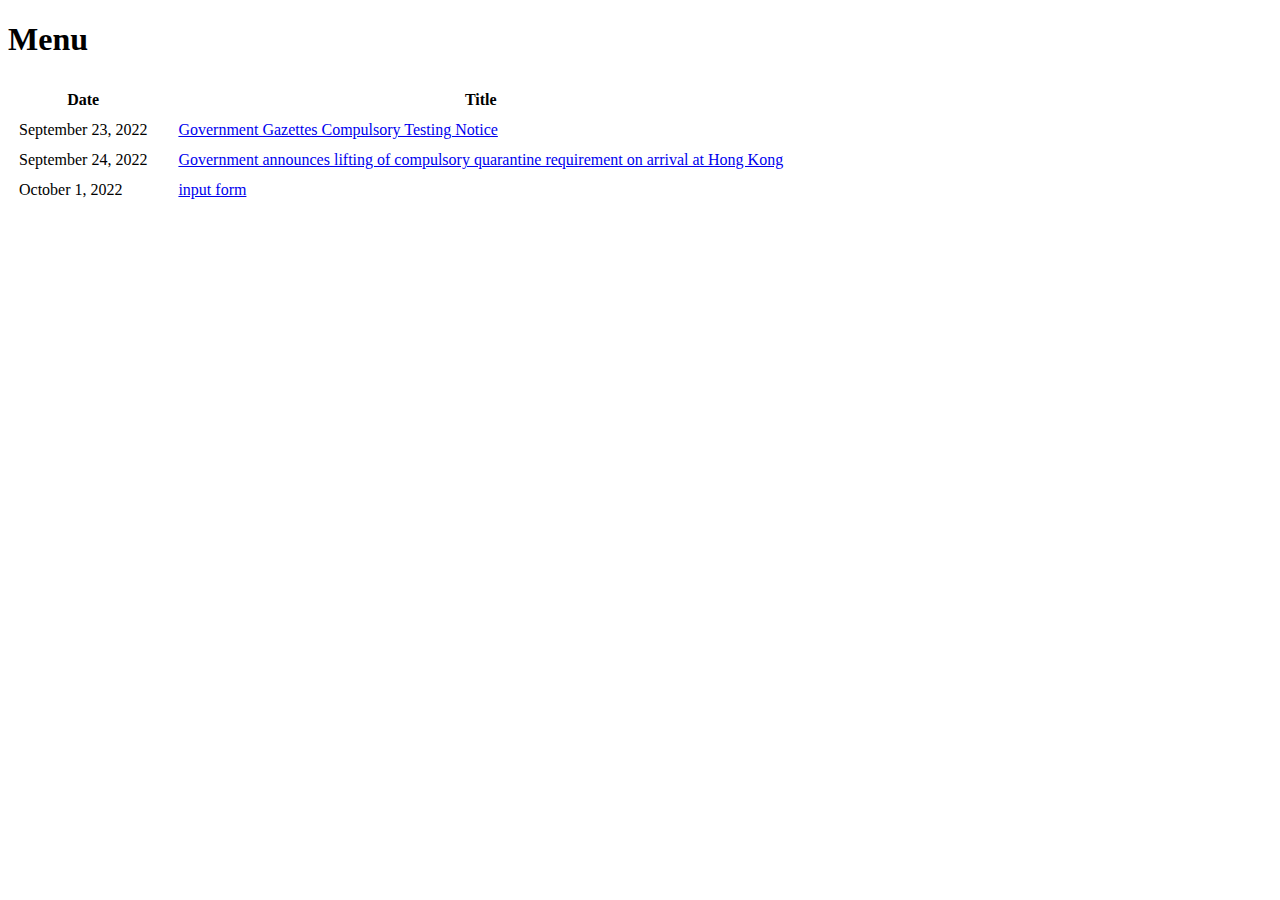
==== index.html @ 6dcf22da "initial commit" ====
<!DOCTYPE html>
<html lang="en" dir="ltr">

<head>
  <meta charset="utf-8">
  <title>Menu</title>
</head>

<body>
  <h1>Menu</h1>
  <table style="border-spacing: 10px">
    <thead>
      <tr>
        <th style="padding-right: 20px;">Date</th>
        <th>Title</th>
      </tr>
    </thead>
    <tr>
      <td style="padding-right: 20px;">September 23, 2022</td>
      <td><a href="government-gazettes-compulsory-testing-notice.html">Government Gazettes Compulsory Testing Notice</a></td>
    </tr>
    <tr>
      <td>September 24, 2022</td>
      <td><a href="government-announces-lifting-of-compulsory-quarantine-requirement-on-arrival-at-Hong-Kong.html">Government announces lifting of compulsory quarantine requirement on arrival at Hong Kong</a></td>
    </tr>
    <tr>
      <td>October 1, 2022</td>
      <td><a href="input-form.html">input form</a></td>
    </tr>
  </table>


</body>

</html>
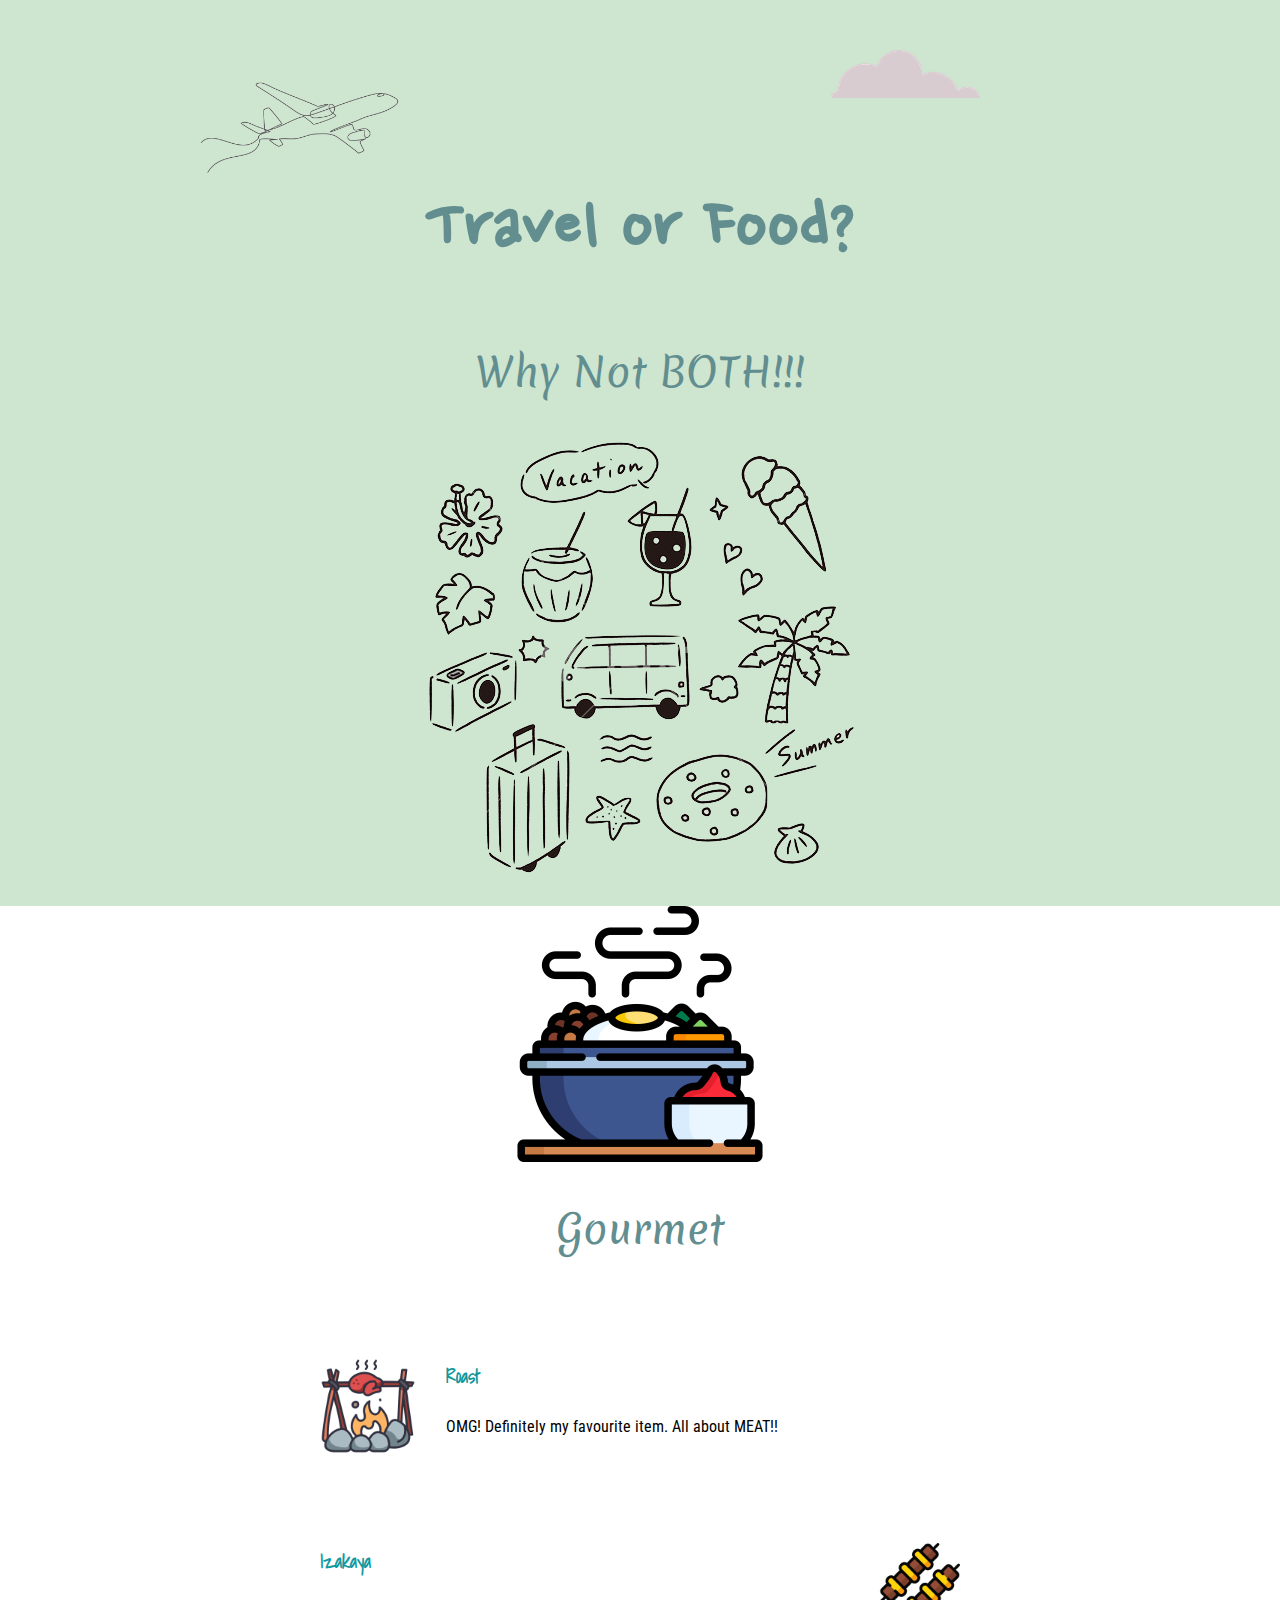
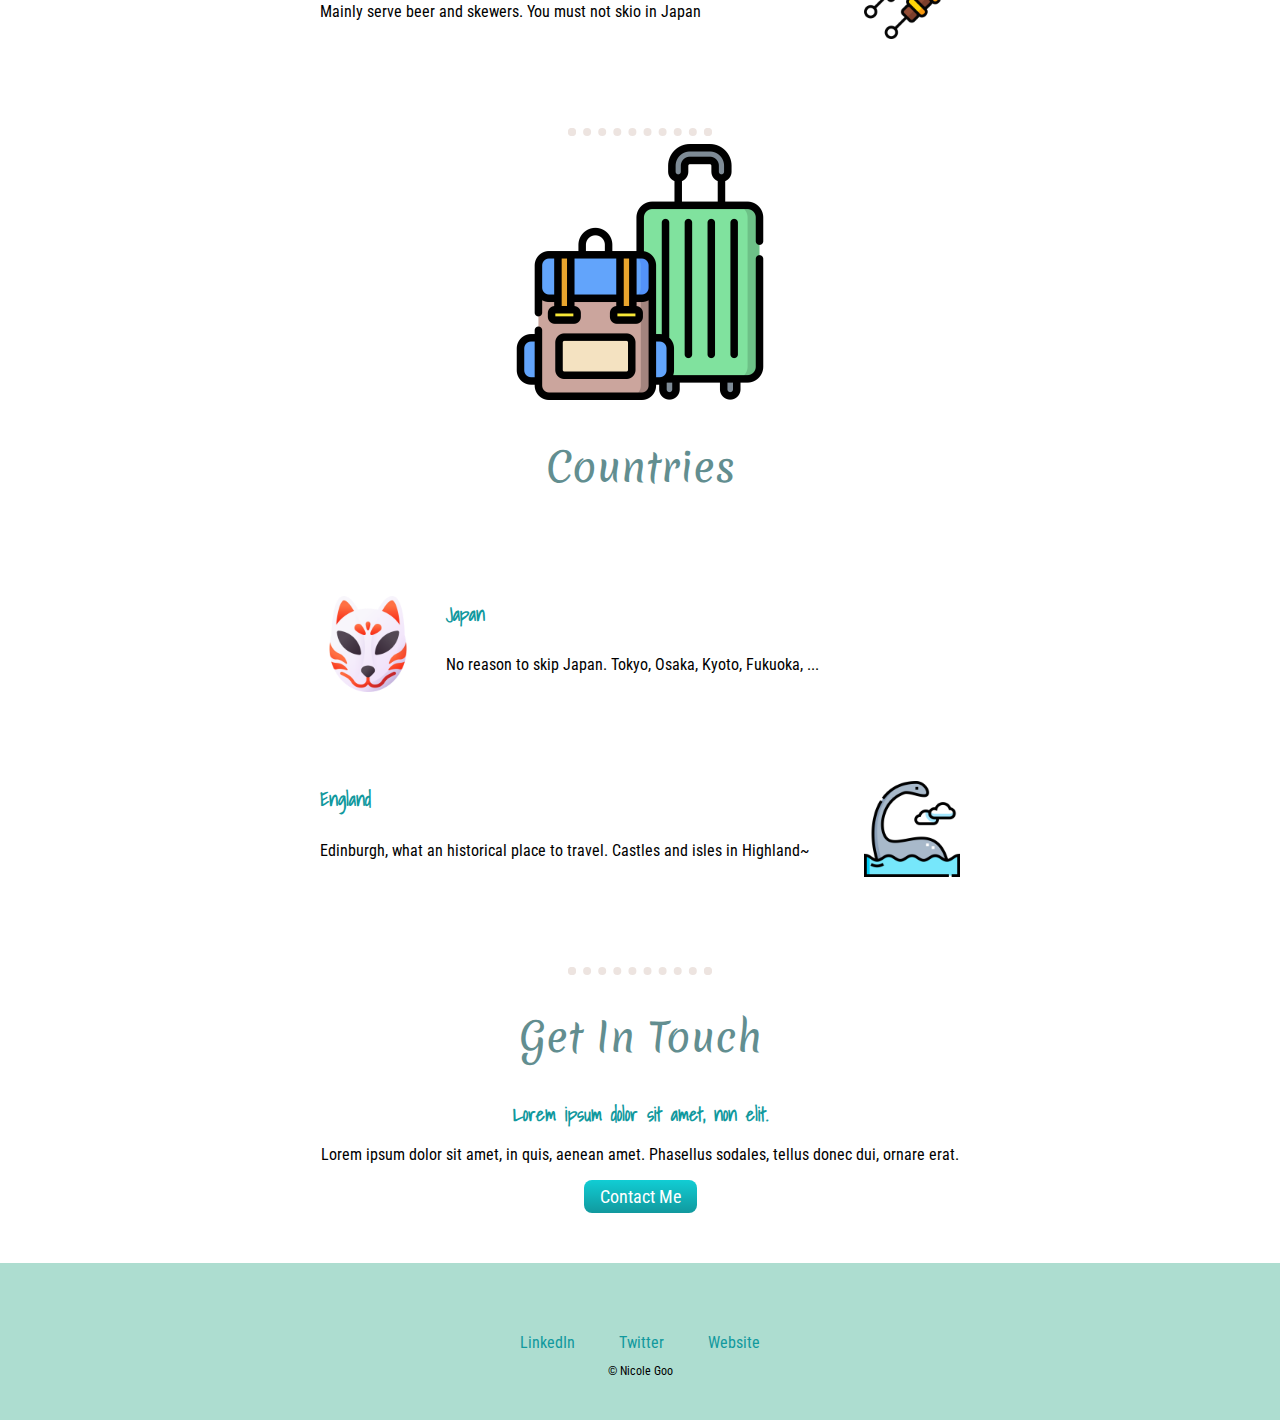
==== commit 6ad445a5: "added css" ====
--- a/index.html
+++ b/index.html
@@ -1,35 +1,70 @@
 <!DOCTYPE html>
 <html lang="en" dir="ltr">
+  <head>
+    <meta charset="utf-8">
+    <title>Travel site</title>
+    <link rel="stylesheet" href="css/styles.css">
+    <link rel="icon" href="favicon.ico">
+    <link rel="preconnect" href="https://fonts.googleapis.com">
+    <link rel="preconnect" href="https://fonts.gstatic.com" crossorigin>
+    <link href="https://fonts.googleapis.com/css2?family=Merienda&family=Nanum+Pen+Script&family=Roboto+Condensed&display=swap" rel="stylesheet">
+    <link href="https://fonts.googleapis.com/css2?family=Shadows+Into+Light&display=swap" rel="stylesheet">
+  </head>
 
-<head>
-  <meta charset="utf-8">
-  <title>Menu</title>
-</head>
+  <body>
 
-<body>
-  <h1>Menu</h1>
-  <table style="border-spacing: 10px">
-    <thead>
-      <tr>
-        <th style="padding-right: 20px;">Date</th>
-        <th>Title</th>
-      </tr>
-    </thead>
-    <tr>
-      <td style="padding-right: 20px;">September 23, 2022</td>
-      <td><a href="government-gazettes-compulsory-testing-notice.html">Government Gazettes Compulsory Testing Notice</a></td>
-    </tr>
-    <tr>
-      <td>September 24, 2022</td>
-      <td><a href="government-announces-lifting-of-compulsory-quarantine-requirement-on-arrival-at-Hong-Kong.html">Government announces lifting of compulsory quarantine requirement on arrival at Hong Kong</a></td>
-    </tr>
-    <tr>
-      <td>October 1, 2022</td>
-      <td><a href="input-form.html">input form</a></td>
-    </tr>
-  </table>
+  <div class="top-container">
+    <img class="top-cloud" src="images/cloud.png" alt="cloud-image">
+    <h1>Travel or Food?</h1>
+    <h2 class="caption">Why Not BOTH!!!</h2>
+    <img src="images/travel-food.png" alt="mountain-image">
+    <img class="airplane" src="images/airplane.png" alt="cloud-image">
+  </div>
 
+  <div class="middle-container">
+    <div class="profile">
+      <img class="half-width" src="images/hot.png" alt="food-image">
+      <h2>Gourmet</h2>
+      <div class="food-row">
+        <img class="food-img float-left" src="images/roast-chicken.png" alt="roast-chicken">
+        <h3>Roast</h3>
+        <p>OMG! Definitely my favourite item. All about MEAT!!</p>
+      </div>
+      <div class="food-row">
+        <img class="food-img float-right" src="images/skewers.png" alt="skewers">
+        <h3>Izakaya</h3>
+        <p>Mainly serve beer and skewers. You must not skio in Japan</p>
+      </div>
 
-</body>
+    </div>
+    <hr>
+    <div class="skills">
+      <img class="half-width" src="images/travel-luggage.png" alt="travel-luggage">
+      <h2>Countries</h2>
+      <div class="skill-row">
+        <img class="country-img float-left" src="images/kitsune.png" alt="kitsune">
+        <h3>Japan</h3>
+        <p>No reason to skip Japan. Tokyo, Osaka, Kyoto, Fukuoka, ...</p>
+      </div>
+      <div class="skill-row">
+        <img class="country-img float-right" src="images/loch-ness.png" alt="loch-ness">
+        <h3>England</h3>
+        <p>Edinburgh, what an historical place to travel. Castles and isles in Highland~</p>
+      </div>
+    </div>
+    <hr>
+    <div class="contact-me">
+      <h2>Get In Touch</h2>
+      <h3>Lorem ipsum dolor sit amet, non elit.</h3>
+      <p>Lorem ipsum dolor sit amet, in quis, aenean amet. Phasellus sodales, tellus donec dui, ornare erat.</p>
+      <button class="contact-me-btn" type="button" name="button">Contact Me</button>
+    </div>
+  </div>
+  <div class="bottom-container">
+    <a class="footer-link" href="https://www.linkedin.com/">LinkedIn</a>
+    <a class="footer-link" href="https://twitter.com/">Twitter</a>
+    <a class="footer-link" href="https://www.appbrewery.co/">Website</a>
+    <p class="copy-right">© Nicole Goo</p>
 
+  </body>
 </html>
--- a/css/styles.css
+++ b/css/styles.css
@@ -0,0 +1,123 @@
+body{
+  text-align: center;
+  margin: 0;
+}
+
+h1{
+  margin: 50px auto 0 auto;
+  font-size: 80px;
+  font-family: 'Nanum Pen Script', cursive;
+  color: #628E90;
+  line-height: 2;
+}
+
+h2{
+  font-family: 'Merienda', cursive;
+  font-size: 2.5em;
+  color: #628E90;
+  font-weight: normal;
+}
+
+h3{
+  font-family: 'Shadows Into Light', cursive;
+  color: #11999E;
+  margin-bottom: 0;
+}
+
+p{
+  font-family: 'Roboto Condensed', sans-serif;
+}
+
+a{
+  font-family: 'Roboto Condensed', sans-serif;
+  color: #11999E;
+}
+
+hr{
+  width: 10%;
+  border: dotted #EDE4E0 8px;
+  border-bottom: none;
+}
+
+.top-container{
+  background-color: #CEE5D0;
+  position: relative;
+  padding-top: 100px;
+}
+
+.middle-container{
+
+}
+
+.bottom-container{
+  background-color: #ADDDD0;
+  padding: 70px 0 30px 0;
+  margin-top: 50px;
+}
+
+.top-cloud{
+  position: absolute;
+  right: 300px;
+  top: 50px;
+}
+
+.airplane{
+  position: absolute;
+  left: 200px;
+  top: 80px;
+  width: 200px;
+}
+
+.half-width{
+  width: 20%;
+}
+
+.country-img, .food-img{
+  width: 15%;
+}
+
+.float-left{
+  float: left;
+  margin-right: 30px;
+}
+
+.float-right{
+  float: right;
+  margin-left: 30px;
+}
+
+.skill-row, .food-row{
+  width: 50%;
+  margin: 100px auto;
+  text-align: left;
+  line-height: 2;
+}
+
+.contact-me-btn{
+  font-family: 'Roboto Condensed', sans-serif;
+  font-size: 18px;
+  color: white;
+  padding: 6px 16px;
+  border-radius: 8px;
+  border: none;
+  background-image: linear-gradient(#11cdd4, #11999e);
+  transition-duration: 0.3s;
+}
+
+.contact-me-btn:hover{
+  background: #2bc4ad;
+}
+
+.footer-link{
+  margin: 10px 20px;
+  text-decoration: none;
+}
+
+.footer-link:hover{
+  color: #628E90;
+}
+
+.copy-right{
+  font-size: 12px;
+  padding: 20px auto;
+}
